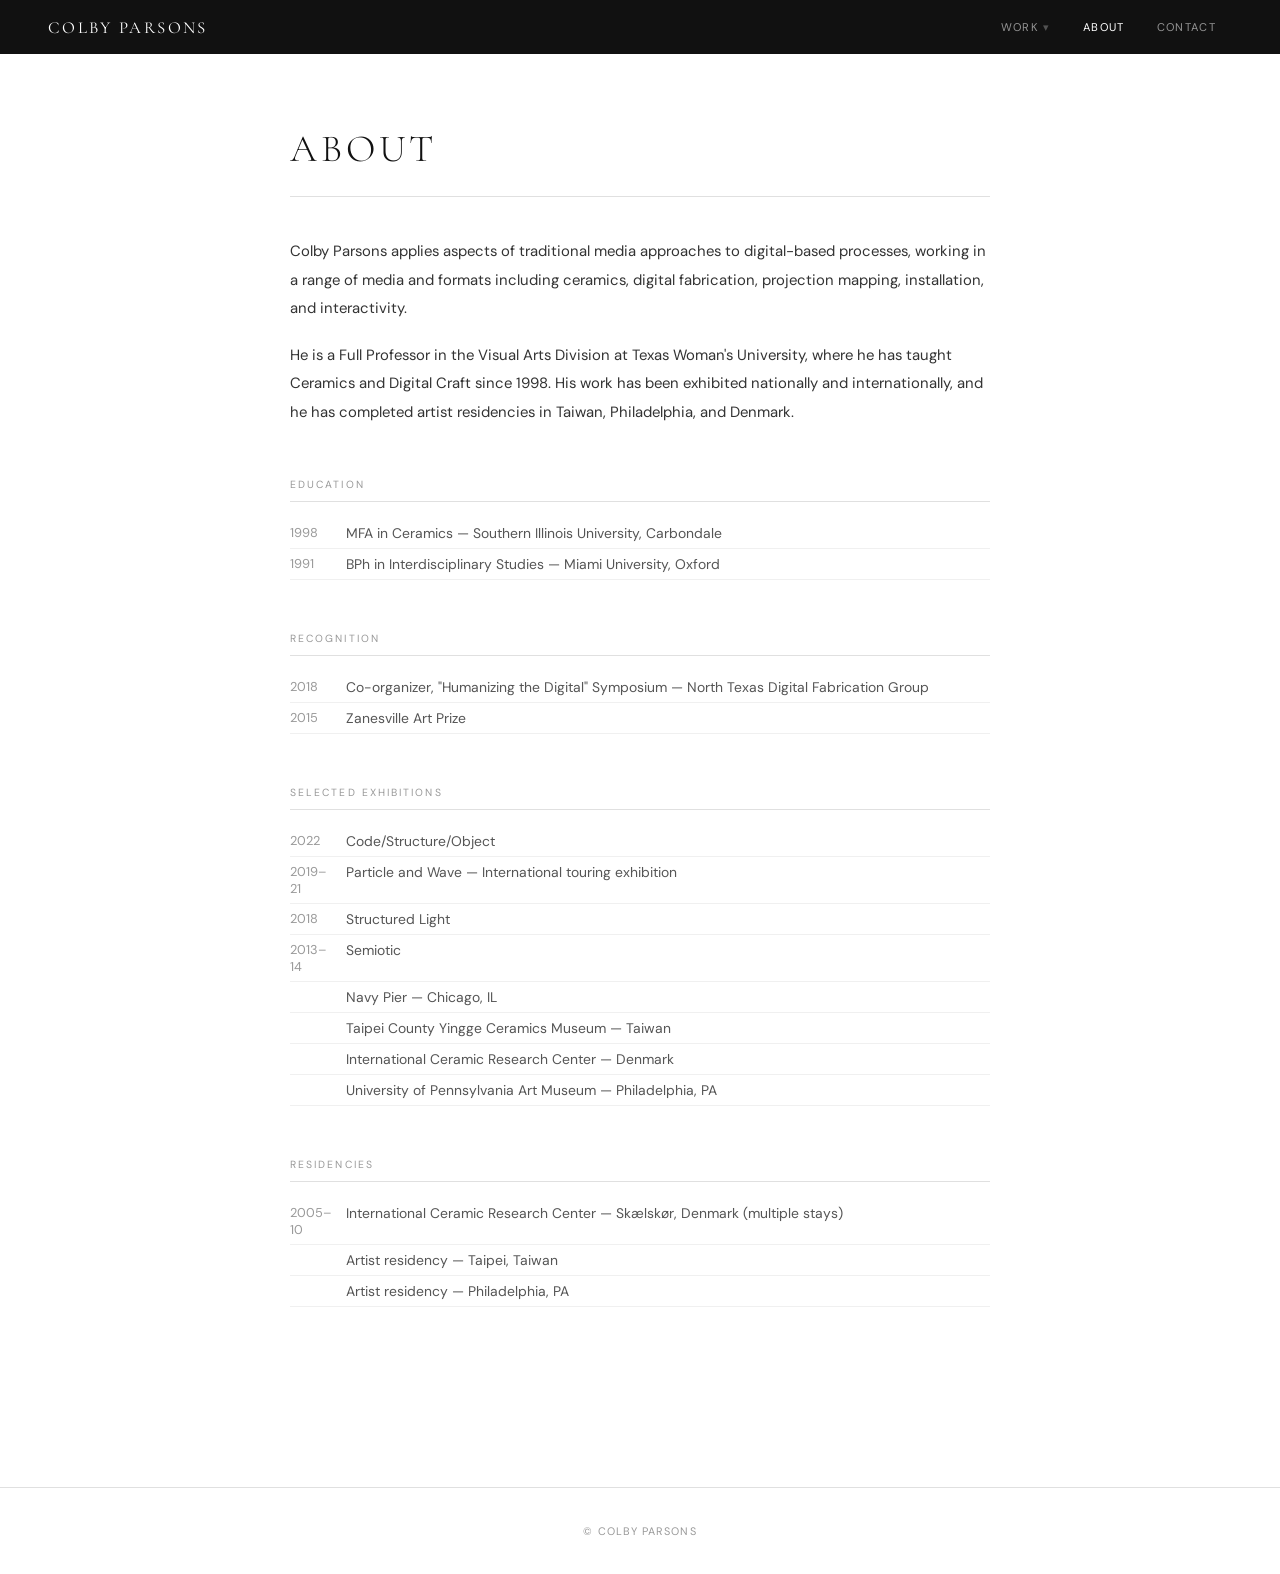
==== about.html @ 674f47c1 "Initial portfolio site — all pages, content from Squarespace, placeholder images" ====
<!DOCTYPE html>
<html lang="en">
<head>
  <meta charset="UTF-8"/>
  <meta name="viewport" content="width=device-width, initial-scale=1.0"/>
  <title>About — Colby Parsons</title>
  <link rel="stylesheet" href="style.css"/>
</head>
<body>

<nav>
  <a href="index.html" class="nav-name">Colby Parsons</a>
  <button class="nav-toggle" onclick="document.querySelector('.nav-links').classList.toggle('open')" aria-label="Menu">☰</button>
  <ul class="nav-links">
    <li class="has-dropdown"><a href="#">Work</a>
      <ul class="dropdown">
        <li><a href="parametric-furniture.html">Parametric Furniture</a></li>
        <li><a href="code-structure-object.html">Code / Structure / Object</a></li>
        <li><a href="structured-light.html">Structured Light</a></li>
        <li><a href="materiality-of-light.html">Materiality of Light</a></li>
        <li><a href="semiotic.html">Semiotic</a></li>
        <li><a href="collaborations.html">Collaborations</a></li>
        <li><a href="other-projects.html">Other Projects</a></li>
      </ul>
    </li>
    <li><a href="about.html" class="active">About</a></li>
    <li><a href="contact.html">Contact</a></li>
  </ul>
</nav>

<div class="about-wrap">
  <h1>About</h1>

  <p class="about-bio">Colby Parsons applies aspects of traditional media approaches to digital-based processes, working in a range of media and formats including ceramics, digital fabrication, projection mapping, installation, and interactivity.</p>

  <p class="about-bio">He is a Full Professor in the Visual Arts Division at Texas Woman's University, where he has taught Ceramics and Digital Craft since 1998. His work has been exhibited nationally and internationally, and he has completed artist residencies in Taiwan, Philadelphia, and Denmark.</p>

  <div class="about-section-label">Education</div>
  <ul class="about-list">
    <li><span class="yr">1998</span>MFA in Ceramics — Southern Illinois University, Carbondale</li>
    <li><span class="yr">1991</span>BPh in Interdisciplinary Studies — Miami University, Oxford</li>
  </ul>

  <div class="about-section-label">Recognition</div>
  <ul class="about-list">
    <li><span class="yr">2018</span>Co-organizer, "Humanizing the Digital" Symposium — North Texas Digital Fabrication Group</li>
    <li><span class="yr">2015</span>Zanesville Art Prize</li>
  </ul>

  <div class="about-section-label">Selected Exhibitions</div>
  <ul class="about-list">
    <li><span class="yr">2022</span>Code/Structure/Object</li>
    <li><span class="yr">2019–21</span>Particle and Wave — International touring exhibition</li>
    <li><span class="yr">2018</span>Structured Light</li>
    <li><span class="yr">2013–14</span>Semiotic</li>
    <li><span class="yr"></span>Navy Pier — Chicago, IL</li>
    <li><span class="yr"></span>Taipei County Yingge Ceramics Museum — Taiwan</li>
    <li><span class="yr"></span>International Ceramic Research Center — Denmark</li>
    <li><span class="yr"></span>University of Pennsylvania Art Museum — Philadelphia, PA</li>
  </ul>

  <div class="about-section-label">Residencies</div>
  <ul class="about-list">
    <li><span class="yr">2005–10</span>International Ceramic Research Center — Skælskør, Denmark (multiple stays)</li>
    <li><span class="yr"></span>Artist residency — Taipei, Taiwan</li>
    <li><span class="yr"></span>Artist residency — Philadelphia, PA</li>
  </ul>
</div>

<footer>© Colby Parsons</footer>
</body>
</html>
---- style.css ----
@import url('https://fonts.googleapis.com/css2?family=Cormorant+Garamond:ital,wght@0,300;0,400;0,500;1,300;1,400&family=DM+Sans:wght@300;400;500&display=swap');

:root {
  --ink: #111;
  --mid: #555;
  --dim: #999;
  --border: #e0e0e0;
  --bg: #fff;
  --paper: #f4f4f4;
}

* { box-sizing: border-box; margin: 0; padding: 0; }
html { scroll-behavior: smooth; }
body { font-family: 'DM Sans', sans-serif; background: var(--bg); color: var(--ink); min-height: 100vh; }
a { color: inherit; text-decoration: none; }

/* ── Navigation ──────────────────────────────────────────── */
nav {
  position: sticky; top: 0; z-index: 100;
  background: #111;
  padding: 0 48px;
  display: flex; align-items: center; justify-content: space-between;
  height: 54px;
}
.nav-name {
  color: #fff;
  font-family: 'Cormorant Garamond', serif;
  font-size: 1.05rem; font-weight: 400;
  letter-spacing: .14em; text-transform: uppercase;
  flex-shrink: 0;
}
.nav-links {
  display: flex; gap: 0; list-style: none; align-items: center;
}
.nav-links > li > a {
  display: block;
  padding: 18px 16px;
  color: rgba(255,255,255,.55);
  font-size: .7rem; letter-spacing: .12em; text-transform: uppercase;
  transition: color .18s;
}
.nav-links > li > a:hover,
.nav-links > li > a.active { color: #fff; }

/* Dropdown */
.has-dropdown { position: relative; }
.has-dropdown > a::after { content: ' ▾'; opacity: .5; }
.dropdown {
  display: none;
  position: absolute; top: 100%; right: 0;
  background: #111; min-width: 210px;
  padding: 6px 0; list-style: none;
  border-top: 1px solid rgba(255,255,255,.08);
  box-shadow: 0 8px 24px rgba(0,0,0,.4);
}
.has-dropdown:hover .dropdown { display: block; }
.dropdown li a {
  display: block; padding: 9px 22px;
  color: rgba(255,255,255,.6);
  font-size: .7rem; letter-spacing: .1em; text-transform: uppercase;
}
.dropdown li a:hover { color: #fff; background: rgba(255,255,255,.05); }

/* Mobile */
.nav-toggle {
  display: none; background: none; border: none; cursor: pointer;
  color: rgba(255,255,255,.7); font-size: 1.3rem; padding: 4px;
}

/* ── Home Hero ───────────────────────────────────────────── */
.hero {
  height: calc(100vh - 54px);
  background-color: #111;
  background-size: cover; background-position: center;
  display: flex; align-items: flex-end;
  padding: 0 60px 64px;
  position: relative;
}
.hero::after {
  content: '';
  position: absolute; inset: 0;
  background: linear-gradient(to top, rgba(0,0,0,.65) 0%, rgba(0,0,0,.15) 60%, transparent 100%);
}
.hero-text { position: relative; z-index: 1; }
.hero-text h1 {
  font-family: 'Cormorant Garamond', serif;
  font-size: 5rem; font-weight: 300;
  color: #fff; letter-spacing: .06em; line-height: 1;
}
.hero-text p {
  font-size: .72rem; color: rgba(255,255,255,.45);
  letter-spacing: .24em; text-transform: uppercase; margin-top: 12px;
}

/* ── Featured Grid (home) ────────────────────────────────── */
.featured-grid {
  display: grid; grid-template-columns: repeat(3, 1fr);
}
.featured-item {
  position: relative; aspect-ratio: 4/3;
  overflow: hidden; display: block;
  background-color: #1c1c1c;
}
.featured-thumb {
  width: 100%; height: 100%;
  background-size: cover; background-position: center;
  background-color: #222;
  transition: transform .65s cubic-bezier(.25,.46,.45,.94);
}
.featured-item:hover .featured-thumb { transform: scale(1.04); }
.featured-overlay {
  position: absolute; inset: 0;
  background: linear-gradient(to top, rgba(0,0,0,.72) 0%, transparent 55%);
  display: flex; flex-direction: column; justify-content: flex-end;
  padding: 28px;
}
.featured-series {
  font-size: .65rem; letter-spacing: .18em; text-transform: uppercase;
  color: rgba(255,255,255,.6); margin-bottom: 6px;
}
.featured-title {
  font-family: 'Cormorant Garamond', serif;
  font-size: 1.55rem; font-weight: 400; color: #fff;
}

/* ── Page Header ─────────────────────────────────────────── */
.page-header {
  padding: 68px 60px 52px;
  border-bottom: 1px solid var(--border);
}
.page-header h1 {
  font-family: 'Cormorant Garamond', serif;
  font-size: 2.5rem; font-weight: 300;
  letter-spacing: .1em; text-transform: uppercase;
  margin-bottom: 16px;
}
.page-header .dates {
  font-size: .68rem; letter-spacing: .18em;
  text-transform: uppercase; color: var(--dim);
  margin-bottom: 18px;
}
.page-header p {
  font-size: .9rem; line-height: 1.88; color: var(--mid);
  max-width: 680px;
}

/* ── Work Grid ───────────────────────────────────────────── */
.work-grid {
  display: grid;
  grid-template-columns: repeat(auto-fill, minmax(340px, 1fr));
  gap: 1px; background: var(--border);
}
.work-item { background: var(--bg); }
.work-thumb {
  aspect-ratio: 4/3;
  background-color: var(--paper);
  background-size: cover; background-position: center;
  position: relative;
}
.work-thumb-label {
  position: absolute; inset: 0;
  display: flex; align-items: center; justify-content: center;
  font-size: .65rem; letter-spacing: .12em;
  text-transform: uppercase; color: #ccc;
}
.work-caption {
  padding: 16px 22px 22px;
  border-top: 1px solid var(--border);
}
.work-title {
  font-size: .88rem; font-weight: 500;
  margin-bottom: 4px; line-height: 1.4;
}
.work-materials {
  font-size: .76rem; color: var(--dim); line-height: 1.55;
}

/* ── Collaborations & Other Projects (entry list) ────────── */
.entry-list { padding: 0 60px; }
.entry {
  display: grid; grid-template-columns: 1fr 1fr;
  gap: 56px; padding: 56px 0;
  border-bottom: 1px solid var(--border); align-items: start;
}
.entry:first-child { border-top: 1px solid var(--border); }
.entry-thumb {
  aspect-ratio: 4/3;
  background-color: var(--paper);
  background-size: cover; background-position: center;
  position: relative;
}
.entry-thumb-label {
  position: absolute; inset: 0;
  display: flex; align-items: center; justify-content: center;
  font-size: .65rem; letter-spacing: .1em; text-transform: uppercase; color: #ccc;
}
.entry-text h2 {
  font-family: 'Cormorant Garamond', serif;
  font-size: 1.6rem; font-weight: 400; margin-bottom: 8px;
}
.entry-text .entry-meta {
  font-size: .68rem; letter-spacing: .15em; text-transform: uppercase;
  color: var(--dim); margin-bottom: 16px;
}
.entry-text p {
  font-size: .88rem; line-height: 1.85; color: var(--mid);
}

/* ── About ───────────────────────────────────────────────── */
.about-wrap {
  max-width: 820px; margin: 0 auto; padding: 72px 60px 100px;
}
.about-wrap h1 {
  font-family: 'Cormorant Garamond', serif;
  font-size: 2.4rem; font-weight: 300;
  letter-spacing: .1em; text-transform: uppercase;
  margin-bottom: 40px; padding-bottom: 24px;
  border-bottom: 1px solid var(--border);
}
.about-bio {
  font-size: .93rem; line-height: 1.92; color: #333; margin-bottom: 18px;
}
.about-section-label {
  font-size: .65rem; letter-spacing: .2em; text-transform: uppercase;
  color: var(--dim); margin-top: 52px; margin-bottom: 16px;
  padding-bottom: 10px; border-bottom: 1px solid var(--border);
}
.about-list { list-style: none; }
.about-list li {
  font-size: .87rem; color: var(--mid);
  padding: 6px 0; border-bottom: 1px solid #f0f0f0;
  display: flex; gap: 16px;
}
.about-list .yr {
  flex-shrink: 0; width: 40px;
  color: var(--dim); font-size: .8rem;
}

/* ── Contact ─────────────────────────────────────────────── */
.contact-wrap {
  max-width: 520px; margin: 0 auto;
  padding: 110px 48px; text-align: center;
}
.contact-wrap h1 {
  font-family: 'Cormorant Garamond', serif;
  font-size: 2.4rem; font-weight: 300;
  letter-spacing: .1em; text-transform: uppercase; margin-bottom: 28px;
}
.contact-wrap p { font-size: .9rem; color: var(--mid); line-height: 1.8; }
.contact-email {
  display: inline-block; margin-top: 28px;
  font-size: .88rem; letter-spacing: .04em;
  border-bottom: 1px solid var(--ink); padding-bottom: 3px;
}
.contact-email:hover { opacity: .6; }

/* ── Footer ──────────────────────────────────────────────── */
footer {
  text-align: center; padding: 36px;
  font-size: .68rem; color: var(--dim);
  letter-spacing: .1em; text-transform: uppercase;
  border-top: 1px solid var(--border); margin-top: 80px;
}

/* ── Responsive ──────────────────────────────────────────── */
@media (max-width: 820px) {
  nav { padding: 0 24px; }
  .nav-links { display: none; position: absolute; top: 54px; left: 0; right: 0; background: #111; flex-direction: column; padding: 12px 0; gap: 0; }
  .nav-links.open { display: flex; }
  .nav-links > li > a { padding: 12px 24px; }
  .has-dropdown .dropdown { display: block; position: static; box-shadow: none; border-top: none; border-left: 3px solid rgba(255,255,255,.1); margin-left: 24px; }
  .has-dropdown > a::after { display: none; }
  .nav-toggle { display: block; }
  .hero { padding: 0 28px 44px; }
  .hero-text h1 { font-size: 3rem; }
  .featured-grid { grid-template-columns: 1fr; }
  .page-header { padding: 44px 24px 36px; }
  .work-grid { grid-template-columns: 1fr; background: none; gap: 0; }
  .work-item { border-bottom: 1px solid var(--border); }
  .entry-list { padding: 0 24px; }
  .entry { grid-template-columns: 1fr; gap: 24px; padding: 36px 0; }
  .about-wrap { padding: 48px 24px 72px; }
  .contact-wrap { padding: 72px 24px; }
}
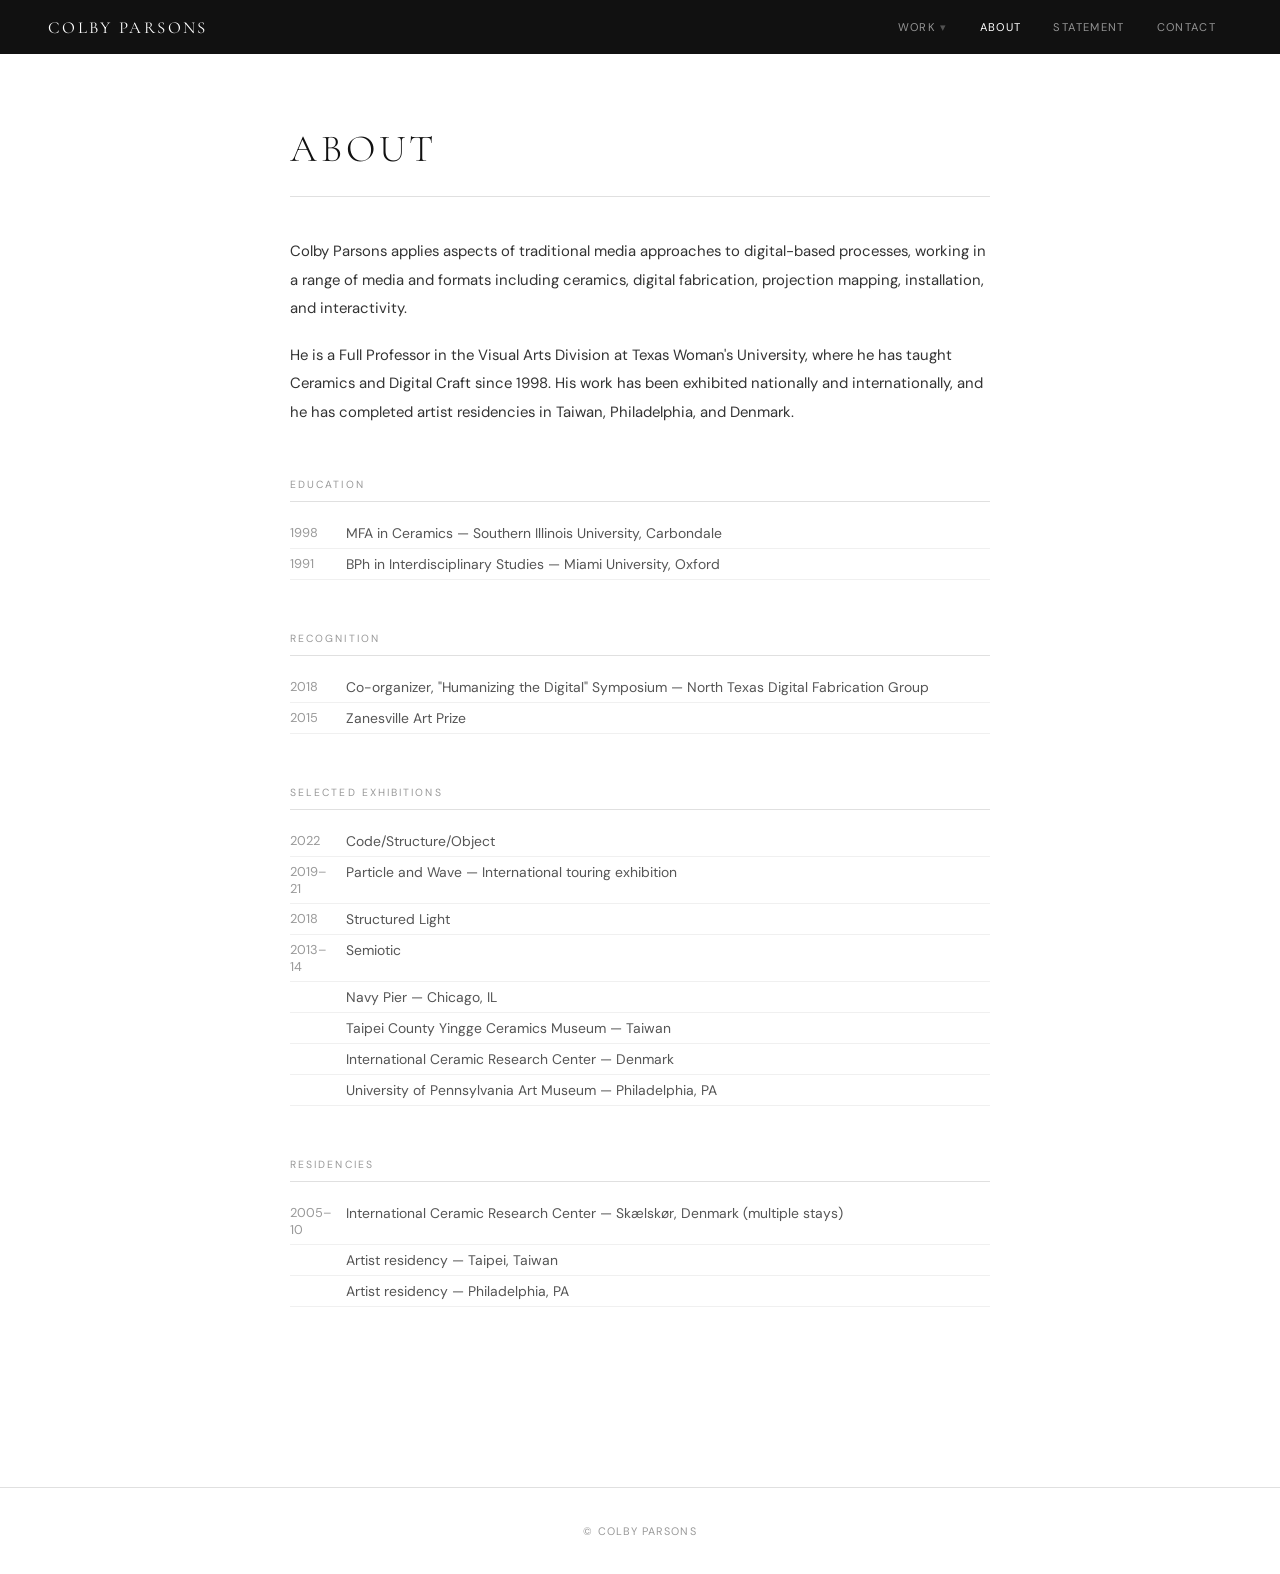
==== commit 2df7b25a: "Add Artist's Statement page and nav link Creates statement.html with full artist's statement text. A" ====
--- a/about.html
+++ b/about.html
@@ -1,4 +1,4 @@
-<!DOCTYPE html>
+﻿<!DOCTYPE html>
 <html lang="en">
 <head>
   <meta charset="UTF-8"/>
@@ -16,6 +16,7 @@
       <ul class="dropdown">
         <li><a href="parametric-furniture.html">Parametric Furniture</a></li>
         <li><a href="code-structure-object.html">Code / Structure / Object</a></li>
+        <li><a href="connections.html">Connections</a></li>
         <li><a href="structured-light.html">Structured Light</a></li>
         <li><a href="materiality-of-light.html">Materiality of Light</a></li>
         <li><a href="semiotic.html">Semiotic</a></li>
@@ -24,6 +25,7 @@
       </ul>
     </li>
     <li><a href="about.html" class="active">About</a></li>
+    <li><a href="statement.html">Statement</a></li>
     <li><a href="contact.html">Contact</a></li>
   </ul>
 </nav>
--- a/style.css
+++ b/style.css
@@ -71,17 +71,23 @@
 .hero {
   height: calc(100vh - 54px);
   background-color: #111;
-  background-size: cover; background-position: center;
   display: flex; align-items: flex-end;
   padding: 0 60px 64px;
   position: relative;
+  overflow: hidden;
+}
+.hero-bg {
+  position: absolute; inset: 0;
+  background-size: cover; background-position: center;
+  transition: opacity 1.4s ease;
+  z-index: 0;
 }
 .hero::after {
   content: '';
-  position: absolute; inset: 0;
+  position: absolute; inset: 0; z-index: 1;
   background: linear-gradient(to top, rgba(0,0,0,.65) 0%, rgba(0,0,0,.15) 60%, transparent 100%);
 }
-.hero-text { position: relative; z-index: 1; }
+.hero-text { position: relative; z-index: 2; }
 .hero-text h1 {
   font-family: 'Cormorant Garamond', serif;
   font-size: 5rem; font-weight: 300;
@@ -94,7 +100,7 @@
 
 /* ── Featured Grid (home) ────────────────────────────────── */
 .featured-grid {
-  display: grid; grid-template-columns: repeat(3, 1fr);
+  display: grid; grid-template-columns: repeat(4, 1fr);
 }
 .featured-item {
   position: relative; aspect-ratio: 4/3;
@@ -174,6 +180,9 @@
 .work-materials {
   font-size: .76rem; color: var(--dim); line-height: 1.55;
 }
+.work-desc {
+  font-size: .76rem; color: var(--mid); line-height: 1.6; margin-top: 8px;
+}
 
 /* ── Collaborations & Other Projects (entry list) ────────── */
 .entry-list { padding: 0 60px; }
@@ -262,7 +271,61 @@
   border-top: 1px solid var(--border); margin-top: 80px;
 }
 
+/* ── Lightbox ────────────────────────────────────────────── */
+.lb-overlay {
+  display: none; position: fixed; inset: 0; z-index: 200;
+  background: rgba(0,0,0,.93);
+}
+.lb-overlay.open { display: block; }
+.lb-scroll {
+  position: absolute; top: 0; bottom: 0; left: 80px; right: 80px;
+  overflow-y: auto; padding: 48px 0 0;
+  scrollbar-width: thin; scrollbar-color: rgba(255,255,255,.2) transparent;
+}
+.lb-scroll-img {
+  display: block; max-width: 100%; max-height: 88vh;
+  object-fit: contain; margin: 0 auto 20px;
+}
+.lb-caption {
+  padding: 20px 24px 28px; text-align: center;
+}
+.lb-caption-title {
+  font-family: 'Cormorant Garamond', serif; font-size: 1.25rem;
+  font-weight: 400; color: #fff; margin-bottom: 4px;
+}
+.lb-caption-materials { font-size: .78rem; color: rgba(255,255,255,.45); }
+.lb-longdesc { margin-top: 20px; text-align: left; max-width: 680px; margin-left: auto; margin-right: auto; }
+.lb-longdesc p { font-size: .88rem; line-height: 1.85; color: rgba(255,255,255,.65); margin-bottom: 14px; }
+.lb-longdesc p:last-child { margin-bottom: 0; }
+.lb-close {
+  position: fixed; top: 20px; right: 26px;
+  background: none; border: none; cursor: pointer;
+  color: rgba(255,255,255,.55); font-size: 1.6rem; line-height: 1;
+  z-index: 201; padding: 8px; transition: color .15s;
+}
+.lb-close:hover { color: #fff; }
+.lb-prev, .lb-next {
+  position: fixed; top: 50%; transform: translateY(-50%);
+  background: none; border: none; cursor: pointer;
+  color: rgba(255,255,255,.45); font-size: 3.2rem; font-weight: 200;
+  line-height: 1; padding: 16px; z-index: 201; transition: color .15s;
+}
+.lb-prev { left: 8px; }
+.lb-next { right: 8px; }
+.lb-prev:hover, .lb-next:hover { color: #fff; }
+.work-item { cursor: pointer; }
+.lb-video-wrap {
+  position: relative; width: 100%; max-width: 860px;
+  margin: 20px auto 0; padding-bottom: 56.25%; /* 16:9 */
+}
+.lb-video {
+  position: absolute; inset: 0; width: 100%; height: 100%; border: none;
+}
+
 /* ── Responsive ──────────────────────────────────────────── */
+@media (max-width: 1100px) {
+  .featured-grid { grid-template-columns: repeat(2, 1fr); }
+}
 @media (max-width: 820px) {
   nav { padding: 0 24px; }
   .nav-links { display: none; position: absolute; top: 54px; left: 0; right: 0; background: #111; flex-direction: column; padding: 12px 0; gap: 0; }
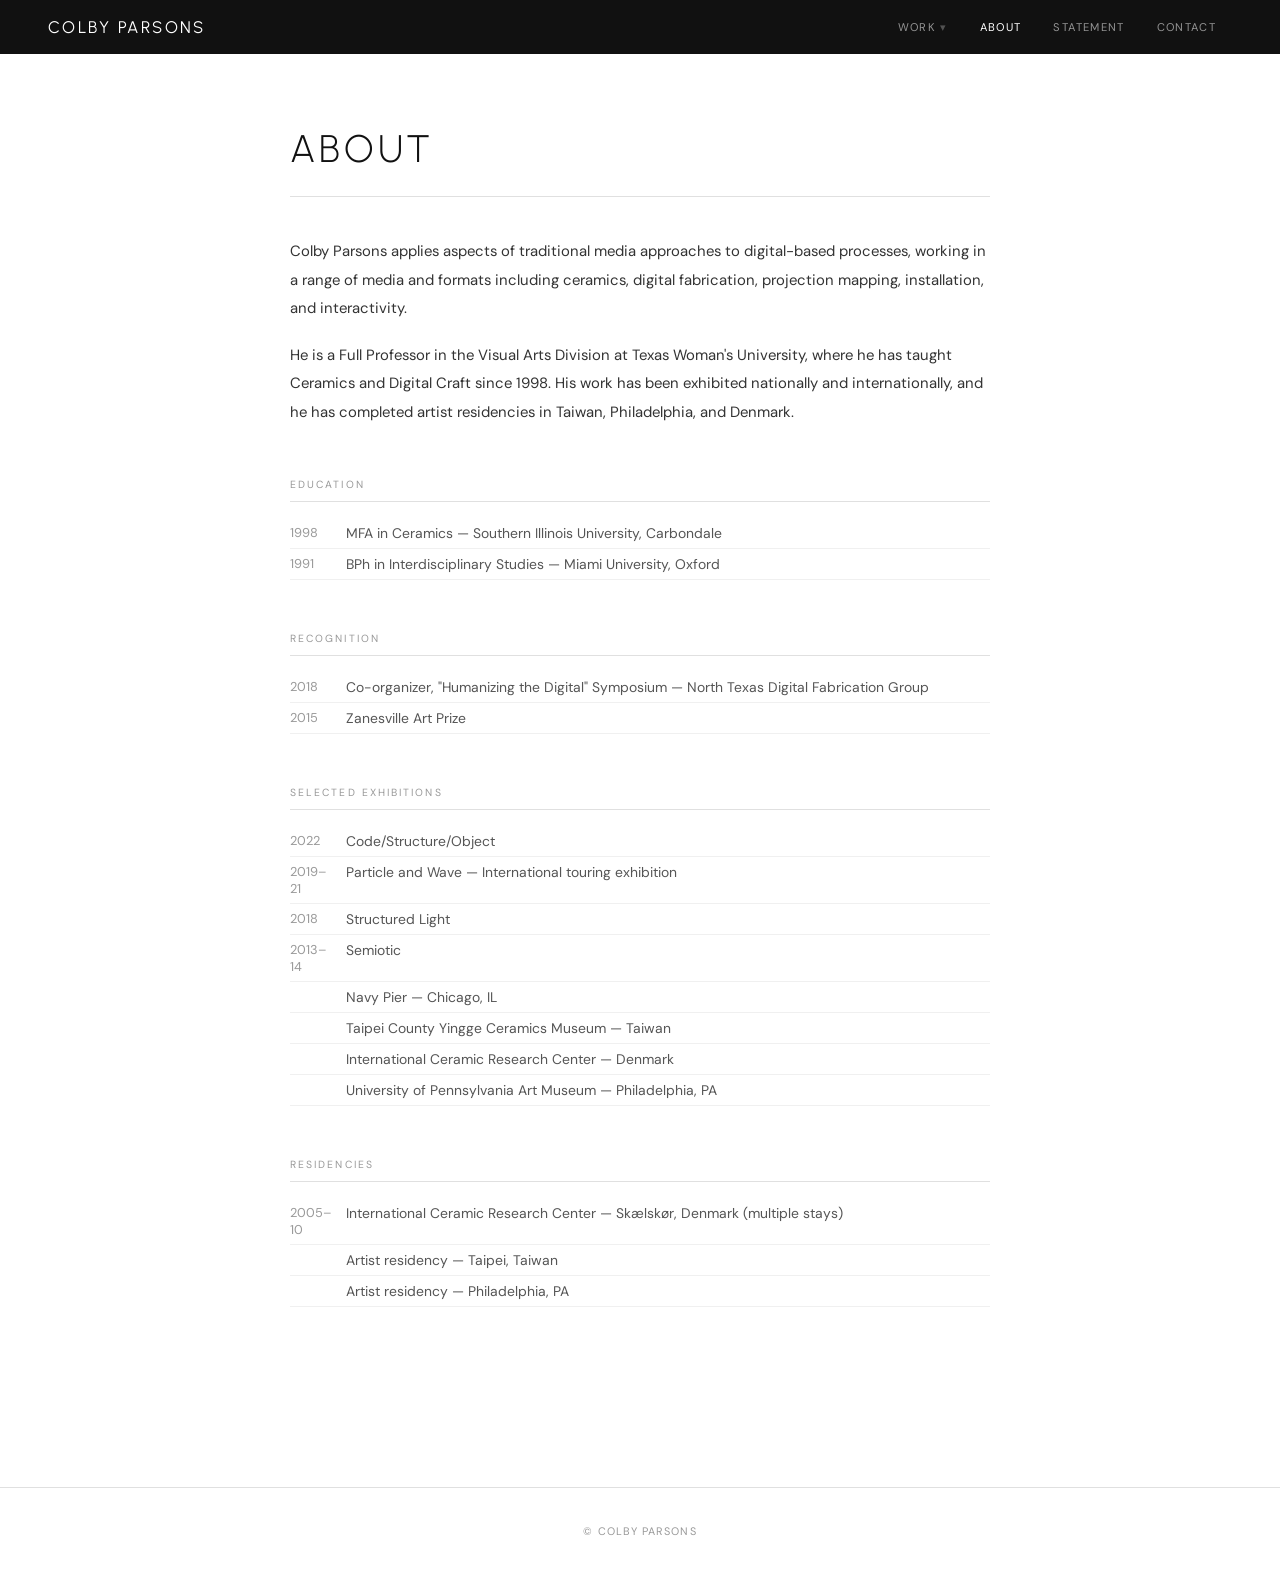
==== commit bef54d17: "Rename Parametric Furniture to Pseudo-Sentient, add new works, switch titles to Urbanist - Rename se" ====
--- a/about.html
+++ b/about.html
@@ -14,7 +14,7 @@
   <ul class="nav-links">
     <li class="has-dropdown"><a href="#">Work</a>
       <ul class="dropdown">
-        <li><a href="parametric-furniture.html">Parametric Furniture</a></li>
+        <li><a href="parametric-furniture.html">Pseudo-Sentient</a></li>
         <li><a href="code-structure-object.html">Code / Structure / Object</a></li>
         <li><a href="connections.html">Connections</a></li>
         <li><a href="structured-light.html">Structured Light</a></li>
--- a/style.css
+++ b/style.css
@@ -1,4 +1,4 @@
-@import url('https://fonts.googleapis.com/css2?family=Cormorant+Garamond:ital,wght@0,300;0,400;0,500;1,300;1,400&family=DM+Sans:wght@300;400;500&display=swap');
+@import url('https://fonts.googleapis.com/css2?family=Urbanist:wght@300;400;500;600&family=DM+Sans:wght@300;400;500&display=swap');
 
 :root {
   --ink: #111;
@@ -24,7 +24,7 @@
 }
 .nav-name {
   color: #fff;
-  font-family: 'Cormorant Garamond', serif;
+  font-family: 'Urbanist', sans-serif;
   font-size: 1.05rem; font-weight: 400;
   letter-spacing: .14em; text-transform: uppercase;
   flex-shrink: 0;
@@ -89,9 +89,10 @@
 }
 .hero-text { position: relative; z-index: 2; }
 .hero-text h1 {
-  font-family: 'Cormorant Garamond', serif;
-  font-size: 5rem; font-weight: 300;
-  color: #fff; letter-spacing: .06em; line-height: 1;
+  font-family: 'Urbanist', sans-serif;
+  font-size: 4.4rem; font-weight: 300;
+  color: #fff; letter-spacing: .1em; line-height: 1;
+  text-transform: uppercase;
 }
 .hero-text p {
   font-size: .72rem; color: rgba(255,255,255,.45);
@@ -125,8 +126,9 @@
   color: rgba(255,255,255,.6); margin-bottom: 6px;
 }
 .featured-title {
-  font-family: 'Cormorant Garamond', serif;
-  font-size: 1.55rem; font-weight: 400; color: #fff;
+  font-family: 'Urbanist', sans-serif;
+  font-size: 1.3rem; font-weight: 400; color: #fff;
+  letter-spacing: .1em; text-transform: uppercase;
 }
 
 /* ── Page Header ─────────────────────────────────────────── */
@@ -135,7 +137,7 @@
   border-bottom: 1px solid var(--border);
 }
 .page-header h1 {
-  font-family: 'Cormorant Garamond', serif;
+  font-family: 'Urbanist', sans-serif;
   font-size: 2.5rem; font-weight: 300;
   letter-spacing: .1em; text-transform: uppercase;
   margin-bottom: 16px;
@@ -174,7 +176,9 @@
   border-top: 1px solid var(--border);
 }
 .work-title {
-  font-size: .88rem; font-weight: 500;
+  font-family: 'Urbanist', sans-serif;
+  font-size: .9rem; font-weight: 500;
+  letter-spacing: .12em; text-transform: uppercase;
   margin-bottom: 4px; line-height: 1.4;
 }
 .work-materials {
@@ -204,8 +208,9 @@
   font-size: .65rem; letter-spacing: .1em; text-transform: uppercase; color: #ccc;
 }
 .entry-text h2 {
-  font-family: 'Cormorant Garamond', serif;
-  font-size: 1.6rem; font-weight: 400; margin-bottom: 8px;
+  font-family: 'Urbanist', sans-serif;
+  font-size: 1.35rem; font-weight: 400; margin-bottom: 8px;
+  letter-spacing: .08em; text-transform: uppercase;
 }
 .entry-text .entry-meta {
   font-size: .68rem; letter-spacing: .15em; text-transform: uppercase;
@@ -220,7 +225,7 @@
   max-width: 820px; margin: 0 auto; padding: 72px 60px 100px;
 }
 .about-wrap h1 {
-  font-family: 'Cormorant Garamond', serif;
+  font-family: 'Urbanist', sans-serif;
   font-size: 2.4rem; font-weight: 300;
   letter-spacing: .1em; text-transform: uppercase;
   margin-bottom: 40px; padding-bottom: 24px;
@@ -251,7 +256,7 @@
   padding: 110px 48px; text-align: center;
 }
 .contact-wrap h1 {
-  font-family: 'Cormorant Garamond', serif;
+  font-family: 'Urbanist', sans-serif;
   font-size: 2.4rem; font-weight: 300;
   letter-spacing: .1em; text-transform: uppercase; margin-bottom: 28px;
 }
@@ -290,8 +295,9 @@
   padding: 20px 24px 28px; text-align: center;
 }
 .lb-caption-title {
-  font-family: 'Cormorant Garamond', serif; font-size: 1.25rem;
+  font-family: 'Urbanist', sans-serif; font-size: 1.1rem;
   font-weight: 400; color: #fff; margin-bottom: 4px;
+  letter-spacing: .12em; text-transform: uppercase;
 }
 .lb-caption-materials { font-size: .78rem; color: rgba(255,255,255,.45); }
 .lb-longdesc { margin-top: 20px; text-align: left; max-width: 680px; margin-left: auto; margin-right: auto; }
